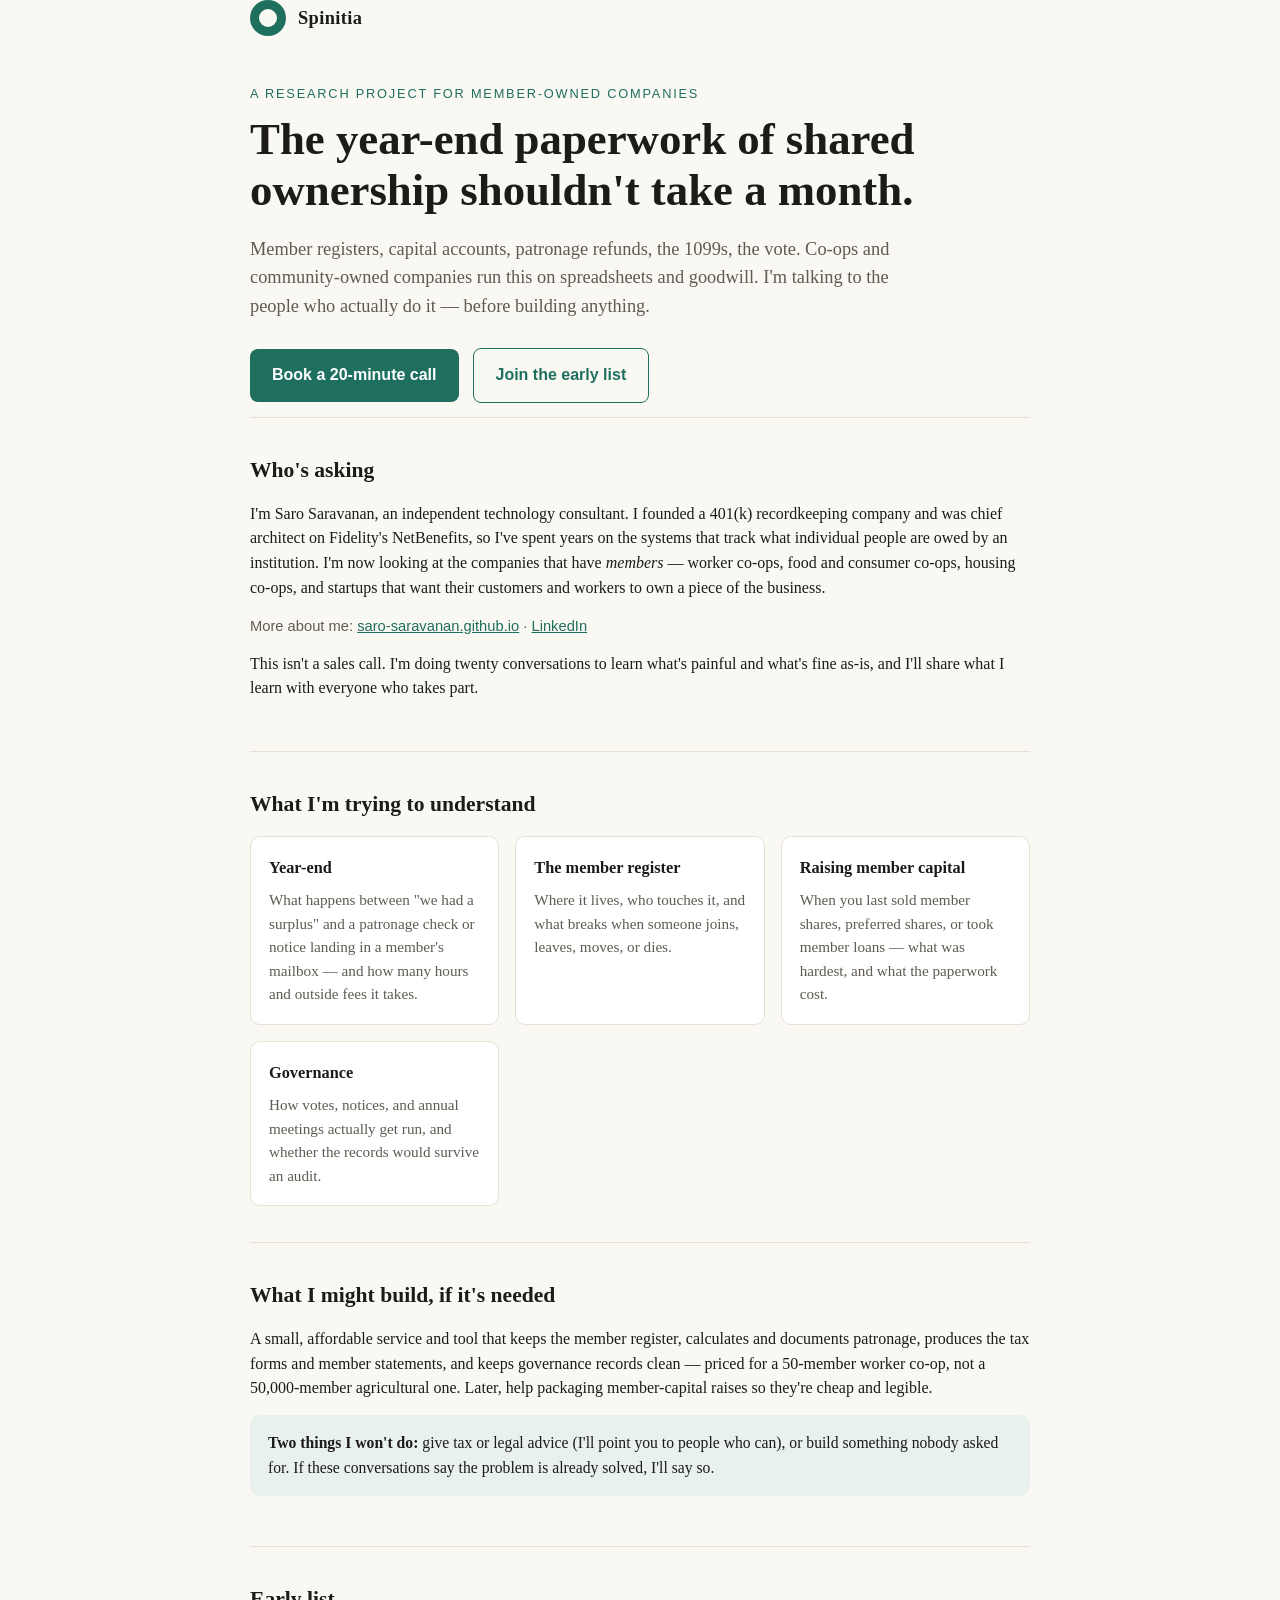
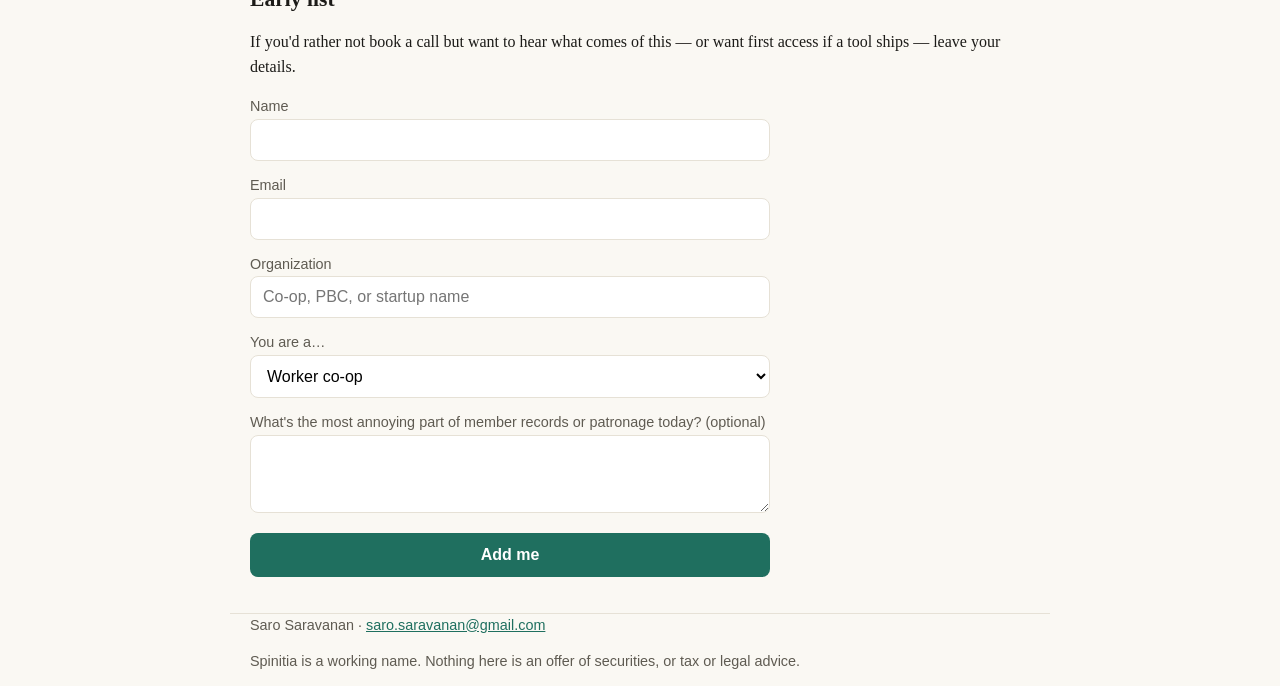
==== spinitia/index.html @ 734bc2ac "Add Spinitia research landing page This file contains the initial HTML structure for the Spinitia pr" ====
<!DOCTYPE html>
<html lang="en">
<head>
<meta charset="utf-8">
<meta name="viewport" content="width=device-width, initial-scale=1">
<title>Spinitia — the back office for member-owned companies</title>
<meta name="description" content="Member records, capital accounts, and patronage — handled. A research project and early tool for co-ops and community-owned companies.">
<style>
  :root{--ink:#1c1b18;--muted:#5f5b52;--paper:#faf8f3;--card:#ffffff;--line:#e6e1d6;--accent:#1f6f5f;--accent-ink:#ffffff;--soft:#e8f1ee}
  *{box-sizing:border-box}
  body{margin:0;font-family:Georgia,"Iowan Old Style","Palatino Linotype",serif;background:var(--paper);color:var(--ink);line-height:1.55}
  .sans{font-family:-apple-system,BlinkMacSystemFont,"Segoe UI",Helvetica,Arial,sans-serif}
  .wrap{max-width:820px;margin:0 auto;padding:0 20px}
  header{padding:32px 0 8px}
  .brand{display:flex;align-items:center;gap:12px}
  .brand .mark{width:36px;height:36px;border-radius:50%;background:var(--accent);display:inline-block;position:relative}
  .brand .mark::after{content:"";position:absolute;inset:9px;border-radius:50%;background:var(--paper)}
  .brand strong{font-size:1.15rem;letter-spacing:.02em}
  .eyebrow{color:var(--accent);font-size:.8rem;letter-spacing:.14em;text-transform:uppercase;margin:48px 0 10px}
  h1{font-size:clamp(1.9rem,4.5vw,2.8rem);line-height:1.15;margin:0 0 18px;font-weight:600}
  .lede{font-size:1.15rem;color:var(--muted);max-width:640px;margin:0 0 28px}
  .cta{display:inline-block;background:var(--accent);color:var(--accent-ink);padding:14px 22px;border-radius:8px;text-decoration:none;font-weight:600}
  .cta.secondary{background:transparent;color:var(--accent);border:1.5px solid var(--accent);margin-left:10px}
  section{padding:36px 0;border-top:1px solid var(--line)}
  h2{font-size:1.35rem;margin:0 0 14px;font-weight:600}
  p{margin:0 0 14px}
  .grid{display:grid;grid-template-columns:repeat(auto-fit,minmax(220px,1fr));gap:16px;margin-top:8px}
  .card{background:var(--card);border:1px solid var(--line);border-radius:10px;padding:18px}
  .card h3{margin:0 0 8px;font-size:1.02rem}
  .card p{color:var(--muted);font-size:.95rem;margin:0}
  .note{background:var(--soft);border-radius:10px;padding:16px 18px;color:var(--ink);font-size:.98rem}
  form{display:grid;gap:12px;max-width:520px;margin-top:8px}
  label{font-size:.9rem;color:var(--muted)}
  input,select,textarea{width:100%;padding:11px 12px;border:1px solid var(--line);border-radius:8px;font-size:1rem;background:#fff;font-family:inherit}
  button{background:var(--accent);color:#fff;border:0;padding:13px 18px;border-radius:8px;font-size:1rem;font-weight:600;cursor:pointer}
  footer{padding:30px 0 50px;color:var(--muted);font-size:.9rem;border-top:1px solid var(--line)}
  a{color:var(--accent)}
  @media (max-width:560px){.cta.secondary{margin-left:0;margin-top:10px}}
</style>
</head>
<body>
<header class="wrap">
  <div class="brand"><span class="mark"></span><strong>Spinitia</strong></div>
</header>

<main class="wrap">
  <p class="eyebrow sans">A research project for member-owned companies</p>
  <h1>The year-end paperwork of shared ownership shouldn't take a month.</h1>
  <p class="lede">Member registers, capital accounts, patronage refunds, the 1099s, the vote. Co-ops and community-owned companies run this on spreadsheets and goodwill. I'm talking to the people who actually do it — before building anything.</p>
  <p>
    <a class="cta sans" href="https://calendar.app.google/j15VTcYcLio4eMJV9">Book a 20-minute call</a>
    <a class="cta secondary sans" href="#waitlist">Join the early list</a>
  </p>

  <section id="who">
    <h2>Who's asking</h2>
    <p>I'm Saro Saravanan, an independent technology consultant. I founded a 401(k) recordkeeping company and was chief architect on Fidelity's NetBenefits, so I've spent years on the systems that track what individual people are owed by an institution. I'm now looking at the companies that have <em>members</em> — worker co-ops, food and consumer co-ops, housing co-ops, and startups that want their customers and workers to own a piece of the business.</p>
    <p class="sans" style="font-size:.92rem;color:var(--muted)">More about me: <a href="https://saro-saravanan.github.io">saro-saravanan.github.io</a> · <a href="https://www.linkedin.com/in/saro-saravanan-a0978/">LinkedIn</a></p>
    <p>This isn't a sales call. I'm doing twenty conversations to learn what's painful and what's fine as-is, and I'll share what I learn with everyone who takes part.</p>
  </section>

  <section id="what">
    <h2>What I'm trying to understand</h2>
    <div class="grid">
      <div class="card"><h3>Year-end</h3><p>What happens between "we had a surplus" and a patronage check or notice landing in a member's mailbox — and how many hours and outside fees it takes.</p></div>
      <div class="card"><h3>The member register</h3><p>Where it lives, who touches it, and what breaks when someone joins, leaves, moves, or dies.</p></div>
      <div class="card"><h3>Raising member capital</h3><p>When you last sold member shares, preferred shares, or took member loans — what was hardest, and what the paperwork cost.</p></div>
      <div class="card"><h3>Governance</h3><p>How votes, notices, and annual meetings actually get run, and whether the records would survive an audit.</p></div>
    </div>
  </section>

  <section id="idea">
    <h2>What I might build, if it's needed</h2>
    <p>A small, affordable service and tool that keeps the member register, calculates and documents patronage, produces the tax forms and member statements, and keeps governance records clean — priced for a 50-member worker co-op, not a 50,000-member agricultural one. Later, help packaging member-capital raises so they're cheap and legible.</p>
    <p class="note"><strong>Two things I won't do:</strong> give tax or legal advice (I'll point you to people who can), or build something nobody asked for. If these conversations say the problem is already solved, I'll say so.</p>
  </section>

  <section id="waitlist">
    <h2>Early list</h2>
    <p>If you'd rather not book a call but want to hear what comes of this — or want first access if a tool ships — leave your details.</p>
    <form class="sans" id="waitlist-form" action="https://script.google.com/macros/s/AKfycbya0UzpK4-tWSrM3eS8Auk1PCvev99h_3PnUzt9TXpto9GOdc4Ik_fha5s4H144MPWc/exec" method="POST">
      <input type="text" name="website" tabindex="-1" autocomplete="off" style="position:absolute;left:-9999px" aria-hidden="true">
      <input type="hidden" name="source" value="landing">
      <div><label for="name">Name</label><input id="name" name="name" required></div>
      <div><label for="email">Email</label><input id="email" name="email" type="email" required></div>
      <div><label for="org">Organization</label><input id="org" name="org" placeholder="Co-op, PBC, or startup name"></div>
      <div><label for="type">You are a…</label>
        <select id="type" name="type">
          <option>Worker co-op</option><option>Food / consumer co-op</option><option>Housing co-op</option><option>Multi-stakeholder co-op</option><option>PBC / benefit corp</option><option>Startup founder exploring community ownership</option><option>Advisor / lawyer / accountant</option><option>Other</option>
        </select></div>
      <div><label for="pain">What's the most annoying part of member records or patronage today? (optional)</label><textarea id="pain" name="pain" rows="3"></textarea></div>
      <button type="submit">Add me</button>
      <p id="waitlist-msg" class="note" style="display:none"></p>
    </form>
  </section>
</main>

<script>
(function(){
  var f=document.getElementById('waitlist-form'),m=document.getElementById('waitlist-msg');
  if(!f||f.action.indexOf('https://script.google.com/macros/s/AKfycbya0UzpK4-tWSrM3eS8Auk1PCvev99h_3PnUzt9TXpto9GOdc4Ik_fha5s4H144MPWc/exec')>-1)return;
  f.addEventListener('submit',function(ev){
    ev.preventDefault();
    var b=f.querySelector('button');b.disabled=true;b.textContent='Adding…';
    var data=new FormData(f);data.append('ua',navigator.userAgent);
    fetch(f.action,{method:'POST',body:data,mode:'no-cors'})
      .then(function(){f.reset();m.style.display='block';m.textContent="Thanks — you're on the list. I'll only email when there's something worth reading.";b.textContent='Added';})
      .catch(function(){m.style.display='block';m.textContent='That didn\'t go through. Email me instead: saro.saravanan@gmail.com';b.disabled=false;b.textContent='Add me';});
  });
})();
</script>

<footer class="wrap sans">
  <p>Saro Saravanan · <a href="mailto:saro.saravanan@gmail.com">saro.saravanan@gmail.com</a></p>
  <p>Spinitia is a working name. Nothing here is an offer of securities, or tax or legal advice.</p>
</footer>
</body>
</html>
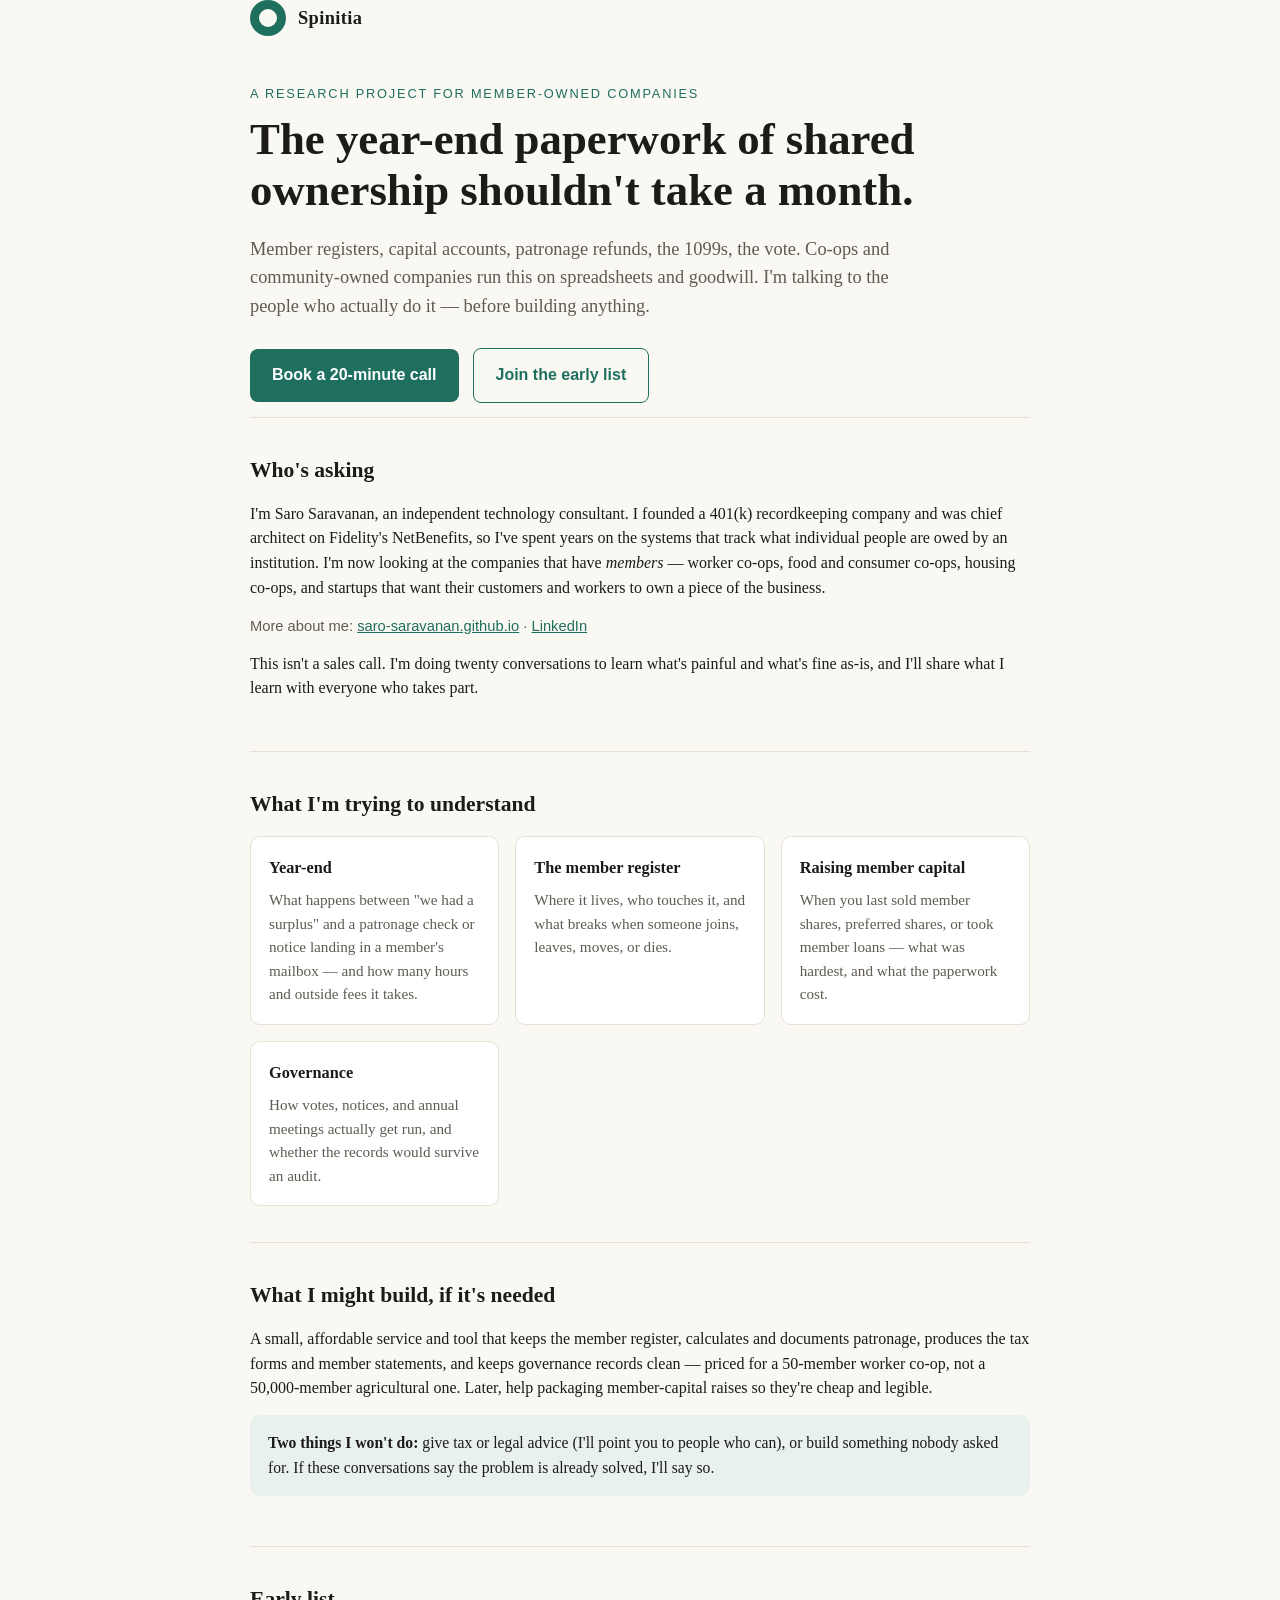
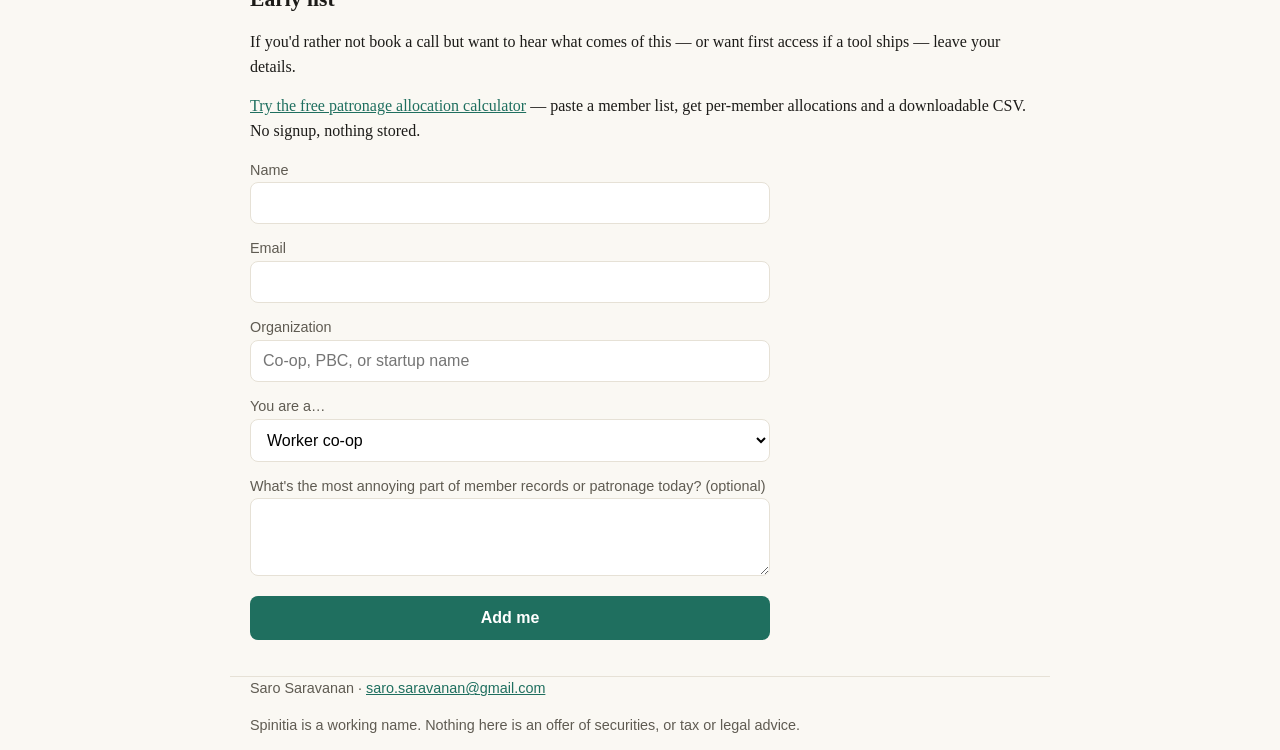
==== commit 1688b1f6: "Add link to patronage allocation calculator Added a link to the patronage allocation calculator in t" ====
--- a/spinitia/index.html
+++ b/spinitia/index.html
@@ -78,6 +78,8 @@
   <section id="waitlist">
     <h2>Early list</h2>
     <p>If you'd rather not book a call but want to hear what comes of this — or want first access if a tool ships — leave your details.</p>
+    <p><a href="/spinitia/calculator/">Try the free patronage allocation calculator</a> —
+paste a member list, get per-member allocations and a downloadable CSV. No signup, nothing stored.</p>
     <form class="sans" id="waitlist-form" action="https://script.google.com/macros/s/AKfycbya0UzpK4-tWSrM3eS8Auk1PCvev99h_3PnUzt9TXpto9GOdc4Ik_fha5s4H144MPWc/exec" method="POST">
       <input type="text" name="website" tabindex="-1" autocomplete="off" style="position:absolute;left:-9999px" aria-hidden="true">
       <input type="hidden" name="source" value="landing">
